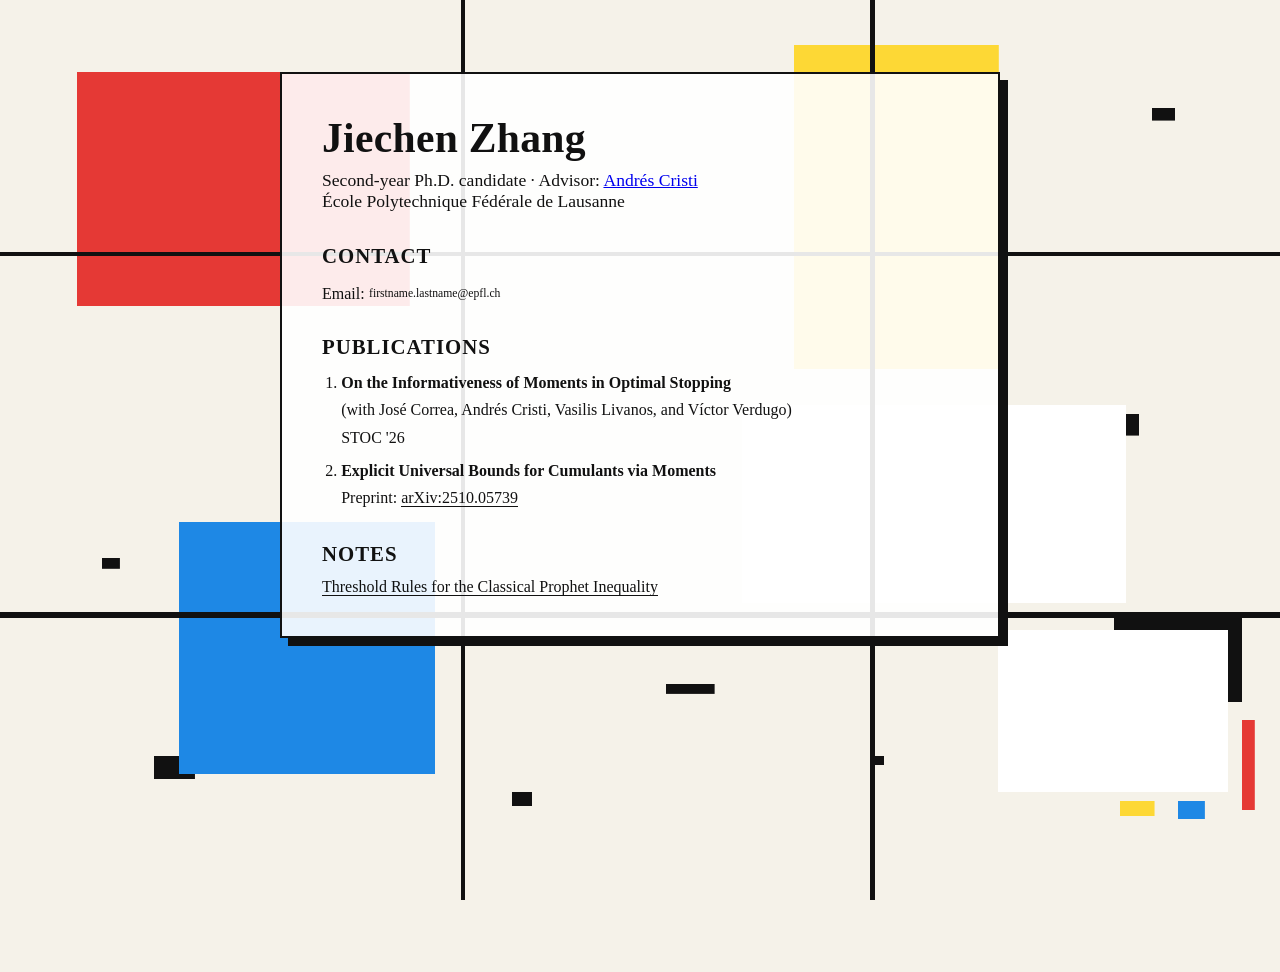
==== index.html @ 619acad0 "Add files via upload" ====
<!DOCTYPE html>
<html lang="en">
<head>
  <meta charset="UTF-8" />
  <meta name="viewport" content="width=device-width, initial-scale=1.0" />
  <title>Jiechen Z</title>
  <link rel="icon" href="./favicon.svg" type="image/svg+xml" />
  <link rel="stylesheet" href="./styles.css" />
  <script defer src="./top-button.js"></script>
</head>
<body id="top">
  <div class="mondrian-bg" aria-hidden="true"></div>
  <main class="page">
    <header class="header">
      <h1>Jiechen Zhang</h1>
      <p class="affiliation">
        Second-year Ph.D. candidate · Advisor:
        <a href="https://sites.google.com/view/andres-cristi">Andrés Cristi</a>
        <br />
        École Polytechnique Fédérale de Lausanne
      </p>
    </header>

    <section class="section">
      <h2>Contact</h2>
      <p>
        Email:
        <img
          class="email-image"
          src="data:image/svg+xml;utf8,<svg xmlns='http://www.w3.org/2000/svg' width='260' height='24'><text x='0' y='17' font-family='Comic Sans MS, Comic Sans, cursive' font-size='16' fill='%23111'>firstname.lastname@epfl.ch</text></svg>"
          alt="firstname.lastname@epfl.ch"
        />
      </p>
    </section>

    <section class="section">
      <h2>Publications</h2>
      <ol class="publications">
        <li class="publication">
          <div class="pub-title">On the Informativeness of Moments in Optimal Stopping</div>
          <div class="pub-authors">
            (with José Correa, Andrés Cristi, Vasilis Livanos, and Víctor Verdugo)
          </div>
          <div class="pub-venue">STOC '26</div>
        </li>
        <li class="publication">
          <div class="pub-title">Explicit Universal Bounds for Cumulants via Moments</div>
          <div class="pub-venue">
            Preprint:
            <a href="https://arxiv.org/abs/2510.05739">arXiv:2510.05739</a>
          </div>
        </li>
      </ol>
    </section>

    <section class="section">
      <h2>Notes</h2>
      <p class="note-list">
        <a class="note-link" href="./threshold-rules-prophet-inequality.html">
          Threshold Rules for the Classical Prophet Inequality
        </a>
      </p>
    </section>
  </main>
  <a class="back-to-top" href="#top" aria-label="Return to top" hidden>Top</a>
</body>
</html>
---- styles.css ----
* {
  box-sizing: border-box;
}

body {
  margin: 0;
  font-family: "Georgia", "Times New Roman", serif;
  color: #111;
  background: #f5f2e9;
  min-height: 100vh;
}

html {
  scroll-behavior: smooth;
}

.mondrian-bg {
  position: fixed;
  inset: 0;
  z-index: -1;
  background-color: #f5f2e9;
  background-image:
    linear-gradient(#111 0 0),
    linear-gradient(#111 0 0),
    linear-gradient(#111 0 0),
    linear-gradient(#111 0 0),
    linear-gradient(#e53935 0 0),
    linear-gradient(#1e88e5 0 0),
    linear-gradient(#fdd835 0 0),
    linear-gradient(#e53935 0 0),
    linear-gradient(#fdd835 0 0),
    linear-gradient(#1e88e5 0 0),
    linear-gradient(#ffffff 0 0),
    linear-gradient(#ffffff 0 0),
    linear-gradient(#111 0 0),
    linear-gradient(#111 0 0),
    linear-gradient(#111 0 0),
    linear-gradient(#111 0 0),
    linear-gradient(#111 0 0),
    linear-gradient(#111 0 0),
    linear-gradient(#111 0 0),
    linear-gradient(#111 0 0),
    linear-gradient(#111 0 0),
    linear-gradient(#111 0 0),
    linear-gradient(#111 0 0);
  background-size:
    100% 4px,
    100% 6px,
    4px 100%,
    5px 100%,
    1vw 10vh,
    2.1vw 2vh,
    2.7vw 1.7vh,
    26vw 26vh,
    16vw 36vh,
    20vw 28vh,
    30vw 22vh,
    18vw 18vh,
    10vw 10vh,
    3.2vw 2.6vh,
    3.0vw 2.4vh,
    1.6vw 1.3vh,
    0.8vw 0.8vh,
    3.8vw 1.1vh,
    1.2vw 1vh,
    1.4vw 1.2vh,
    1.8vw 1.4vh,
    1.1vw 1vh,
    1.6vw 1.6vh;
  background-position:
    0 28vh,
    0 68vh,
    36vw 0,
    68vw 0,
    97vw 80vh,
    92vw 89vh,
    87.5vw 89vh,
    6vw 8vh,
    62vw 5vh,
    14vw 58vh,
    58vw 45vh,
    78vw 70vh,
    87vw 68vh,
    12vw 84vh,
    86vw 46vh,
    24vw 14vh,
    18vw 28vh,
    52vw 76vh,
    72vw 18vh,
    8vw 62vh,
    90vw 12vh,
    68vw 84vh,
    40vw 88vh;
  background-repeat: no-repeat;
}

.page {
  max-width: 720px;
  margin: 8vh auto;
  padding: 2.5rem;
  background: rgba(255, 255, 255, 0.9);
  border: 2px solid #111;
  box-shadow: 8px 8px 0 #111;
}

.header h1 {
  margin: 0 0 0.5rem;
  font-size: 2.6rem;
  font-weight: 700;
  letter-spacing: 0.3px;
}

.affiliation {
  margin: 0;
  font-size: 1.1rem;
}

.section {
  margin-top: 2rem;
}

.section h2 {
  margin: 0 0 0.75rem;
  font-size: 1.3rem;
  text-transform: uppercase;
  letter-spacing: 1px;
}

.publications {
  margin: 0;
  padding-left: 1.2rem;
}

.publications li {
  margin-bottom: 0.6rem;
  line-height: 1.5;
}

.publication {
  margin-bottom: 1.2rem;
}

.pub-title {
  font-weight: 700;
}

.pub-authors,
.pub-venue {
  margin-top: 0.2rem;
}

.pub-venue a {
  color: inherit;
  text-decoration: none;
  border-bottom: 1px solid #111;
}

.pub-venue a:hover,
.note-link:hover,
.note-nav a:hover,
.note-article a:hover {
  text-decoration: none;
  border-bottom-width: 2px;
}

.email-image {
  height: 1.1em;
  vertical-align: -0.15em;
}

.note-list {
  margin: 0;
}

.note-link,
.note-nav a,
.note-article a {
  color: inherit;
  text-decoration: none;
  border-bottom: 1px solid #111;
}

.note-page {
  max-width: 920px;
}

.note-nav {
  margin-bottom: 1.5rem;
  font-size: 0.95rem;
}

.note-article {
  font-size: 1rem;
  line-height: 1.55;
}

.note-header {
  margin-bottom: 1.8rem;
  text-align: center;
}

.note-header h1 {
  margin: 0 0 0.6rem;
  font-size: 1.45rem;
  line-height: 1.25;
}

.note-header p {
  margin: 0;
}

.note-article p {
  margin: 0.35em 0;
}

.note-article strong {
  font-weight: 700;
}

.note-bullets {
  margin: 0.55rem 0 0.55rem 1.15rem;
  padding: 0;
}

.note-bullets li {
  margin-bottom: 0.55rem;
  line-height: 1.55;
}

.math-block {
  margin: 0.25rem 0;
  overflow-x: auto;
  overflow-y: hidden;
}

.citation {
  white-space: nowrap;
}

.references {
  margin-top: 1.8rem;
}

.references h2 {
  margin: 0 0 0.75rem;
  font-size: 1rem;
}

.references ol {
  margin: 0;
  padding: 0;
  list-style: none;
}

.references li {
  margin-bottom: 0.75rem;
  padding-left: 4.25rem;
  text-indent: -4.25rem;
  line-height: 1.45;
}

.ref-label {
  display: inline-block;
  width: 4.25rem;
  text-indent: 0;
}

.back-to-top {
  position: fixed;
  right: 1.25rem;
  bottom: 1.25rem;
  z-index: 2;
  display: inline-flex;
  align-items: center;
  justify-content: center;
  min-width: 3.25rem;
  min-height: 2.5rem;
  padding: 0.45rem 0.75rem;
  color: #111;
  background: rgba(255, 255, 255, 0.94);
  border: 2px solid #111;
  box-shadow: 4px 4px 0 #111;
  font-size: 0.95rem;
  font-weight: 700;
  line-height: 1;
  text-decoration: none;
}

.back-to-top[hidden] {
  display: none;
}

.back-to-top:hover,
.back-to-top:focus-visible {
  transform: translate(-1px, -1px);
  box-shadow: 5px 5px 0 #111;
}

.back-to-top:focus-visible {
  outline: 2px solid #1e88e5;
  outline-offset: 3px;
}

@media (max-width: 720px) {
  .page {
    margin: 4vh 1rem;
    padding: 1.75rem;
    box-shadow: 6px 6px 0 #111;
  }

  .header h1 {
    font-size: 2.1rem;
  }

  .note-page {
    padding: 1.5rem;
  }

  .note-header h1 {
    font-size: 1.3rem;
  }

  .references li {
    padding-left: 0;
    text-indent: 0;
  }

  .ref-label {
    display: block;
    width: auto;
    margin-bottom: 0.15rem;
  }

  .back-to-top {
    right: 0.9rem;
    bottom: 0.9rem;
    min-width: 3rem;
    min-height: 2.35rem;
  }
}
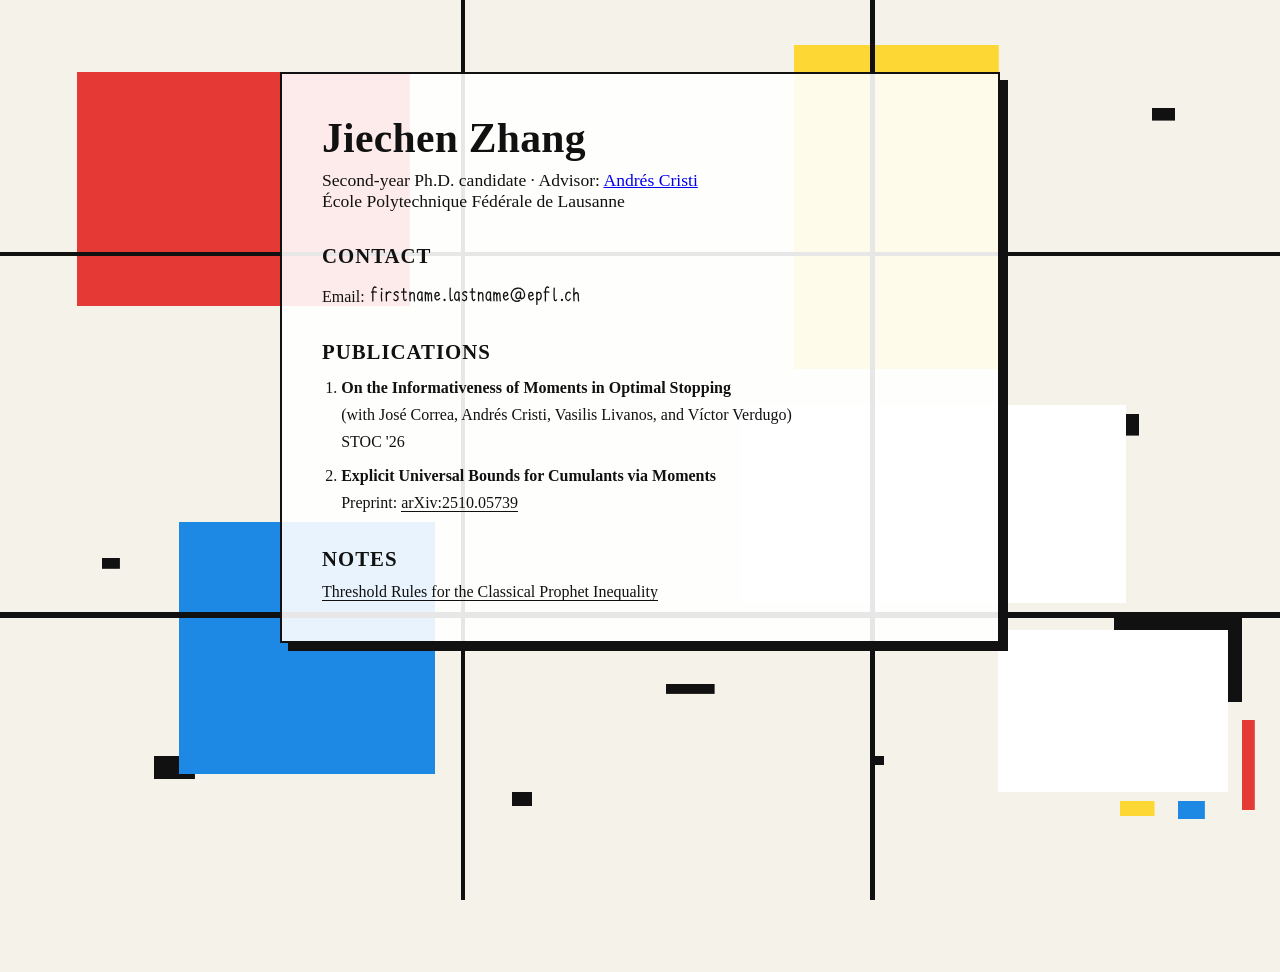
==== commit 6998fefa: "Add files via upload" ====
--- a/index.html
+++ b/index.html
@@ -27,7 +27,7 @@
         Email:
         <img
           class="email-image"
-          src="data:image/svg+xml;utf8,<svg xmlns='http://www.w3.org/2000/svg' width='260' height='24'><text x='0' y='17' font-family='Comic Sans MS, Comic Sans, cursive' font-size='16' fill='%23111'>firstname.lastname@epfl.ch</text></svg>"
+          src="./email.svg"
           alt="firstname.lastname@epfl.ch"
         />
       </p>
@@ -56,7 +56,7 @@
     <section class="section">
       <h2>Notes</h2>
       <p class="note-list">
-        <a class="note-link" href="./threshold-rules-prophet-inequality.html">
+        <a class="note-link" href="./notes/1.html">
           Threshold Rules for the Classical Prophet Inequality
         </a>
       </p>
--- a/styles.css
+++ b/styles.css
@@ -157,15 +157,15 @@
 
 .pub-venue a:hover,
 .note-link:hover,
-.note-nav a:hover,
 .note-article a:hover {
   text-decoration: none;
   border-bottom-width: 2px;
 }
 
 .email-image {
-  height: 1.1em;
-  vertical-align: -0.15em;
+  width: min(13.5rem, 100%);
+  height: auto;
+  vertical-align: -0.35em;
 }
 
 .note-list {
@@ -173,7 +173,6 @@
 }
 
 .note-link,
-.note-nav a,
 .note-article a {
   color: inherit;
   text-decoration: none;
@@ -185,8 +184,24 @@
 }
 
 .note-nav {
-  margin-bottom: 1.5rem;
+  margin-bottom: 1.75rem;
   font-size: 0.95rem;
+}
+
+.note-nav a {
+  display: inline-flex;
+  align-items: center;
+  justify-content: center;
+  min-width: 3.25rem;
+  min-height: 2.5rem;
+  padding: 0.45rem 0.75rem;
+  color: #111;
+  background: rgba(255, 255, 255, 0.94);
+  border: 2px solid #111;
+  box-shadow: 4px 4px 0 #111;
+  font-weight: 700;
+  line-height: 1;
+  text-decoration: none;
 }
 
 .note-article {
@@ -290,12 +305,15 @@
   display: none;
 }
 
+.note-nav a:hover,
+.note-nav a:focus-visible,
 .back-to-top:hover,
 .back-to-top:focus-visible {
   transform: translate(-1px, -1px);
   box-shadow: 5px 5px 0 #111;
 }
 
+.note-nav a:focus-visible,
 .back-to-top:focus-visible {
   outline: 2px solid #1e88e5;
   outline-offset: 3px;
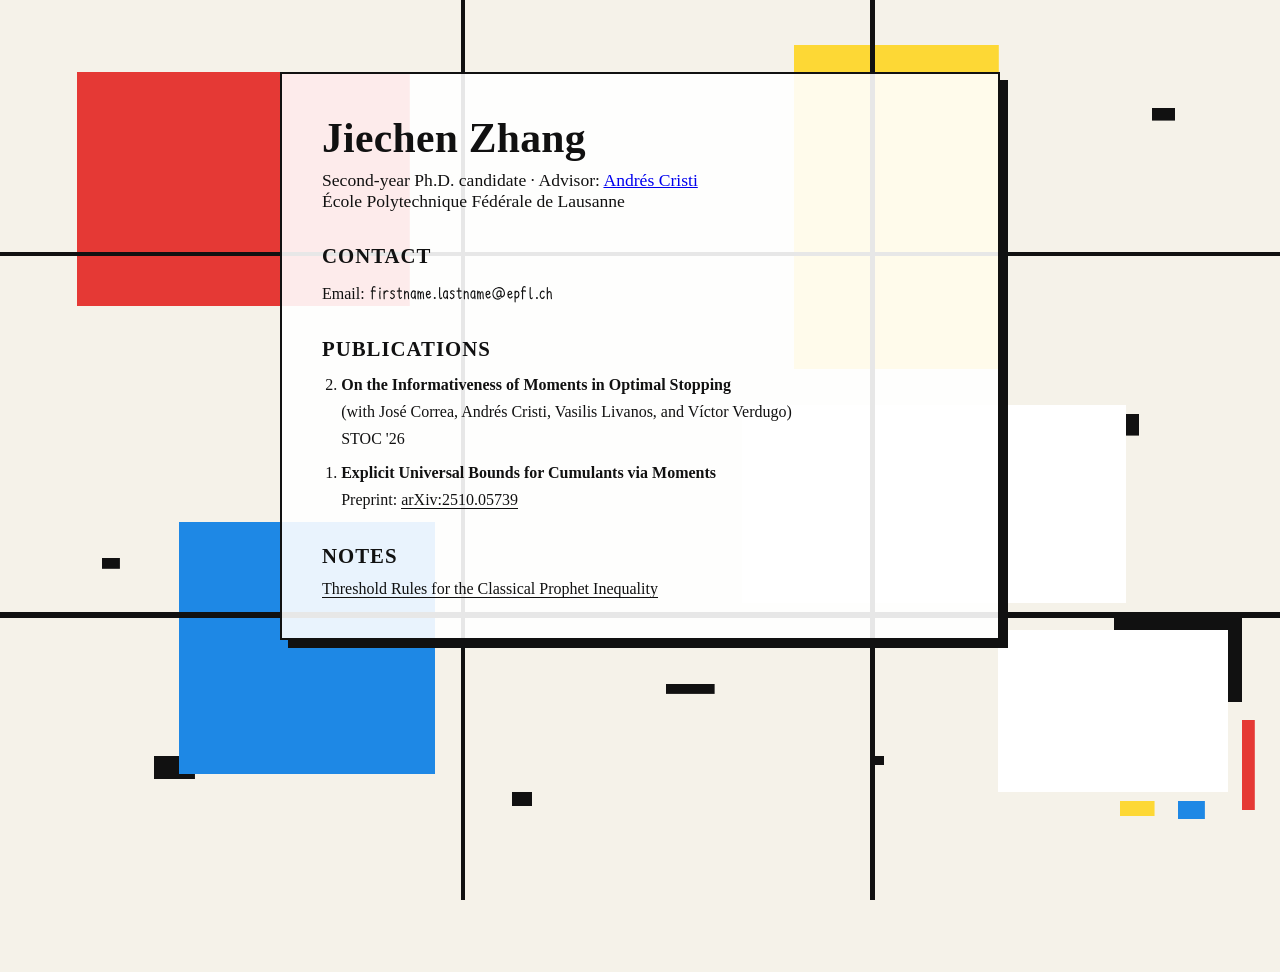
==== commit 50735c47: "Update index.html" ====
--- a/index.html
+++ b/index.html
@@ -35,7 +35,7 @@
 
     <section class="section">
       <h2>Publications</h2>
-      <ol class="publications">
+      <ol class="publications" reversed>
         <li class="publication">
           <div class="pub-title">On the Informativeness of Moments in Optimal Stopping</div>
           <div class="pub-authors">
--- a/styles.css
+++ b/styles.css
@@ -163,7 +163,7 @@
 }
 
 .email-image {
-  width: min(13.5rem, 100%);
+  width: min(11.75rem, 100%);
   height: auto;
   vertical-align: -0.35em;
 }
@@ -184,6 +184,10 @@
 }
 
 .note-nav {
+  display: flex;
+  align-items: center;
+  justify-content: space-between;
+  gap: 0.85rem;
   margin-bottom: 1.75rem;
   font-size: 0.95rem;
 }
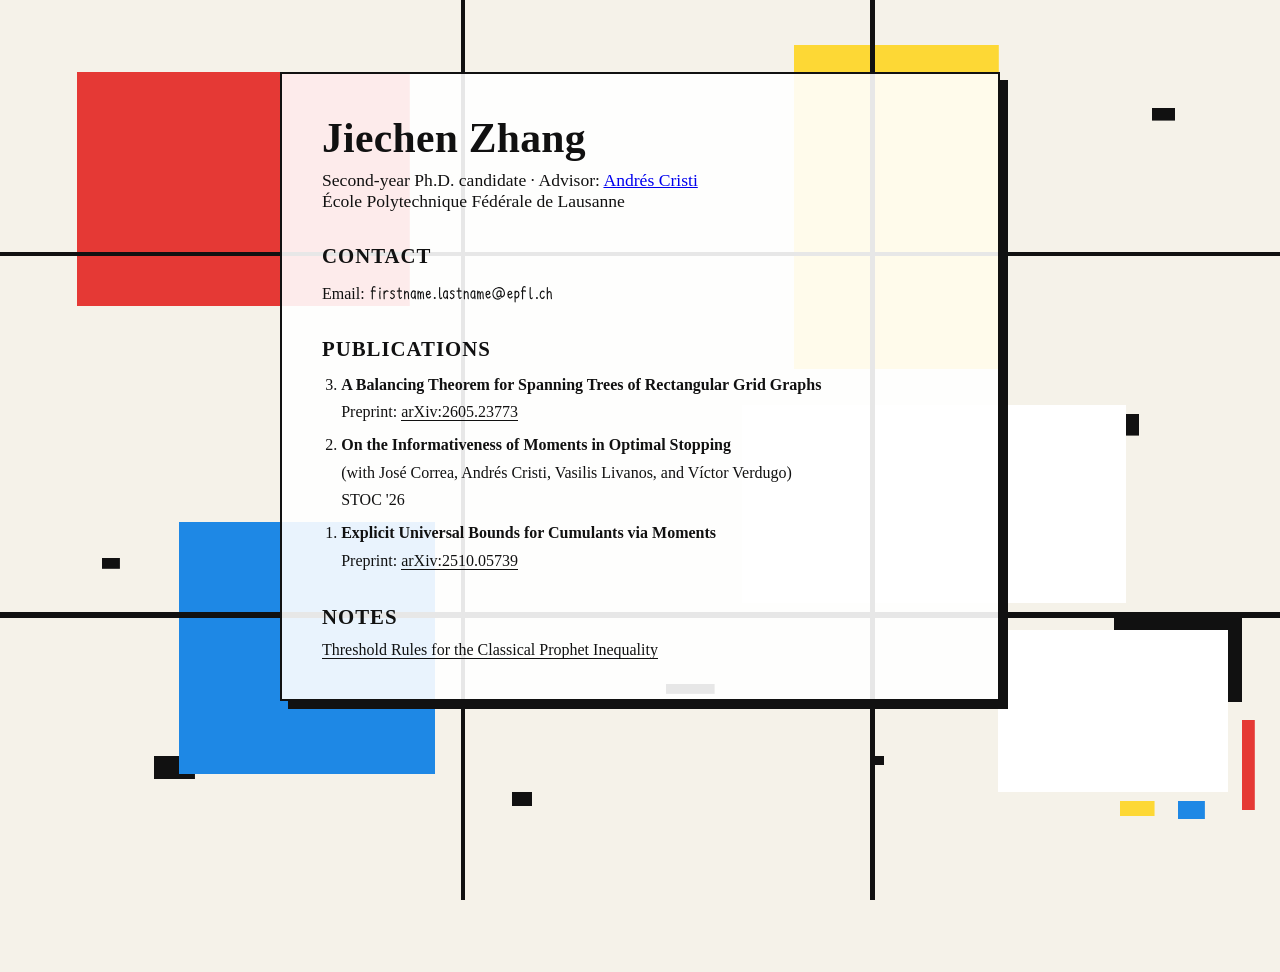
==== commit 6fd611bb: "Add files via upload" ====
--- a/index.html
+++ b/index.html
@@ -37,6 +37,13 @@
       <h2>Publications</h2>
       <ol class="publications" reversed>
         <li class="publication">
+          <div class="pub-title">A Balancing Theorem for Spanning Trees of Rectangular Grid Graphs</div>
+          <div class="pub-venue">
+            Preprint:
+            <a href="https://arxiv.org/abs/2605.23773">arXiv:2605.23773</a>
+          </div>
+        </li>
+        <li class="publication">
           <div class="pub-title">On the Informativeness of Moments in Optimal Stopping</div>
           <div class="pub-authors">
             (with José Correa, Andrés Cristi, Vasilis Livanos, and Víctor Verdugo)
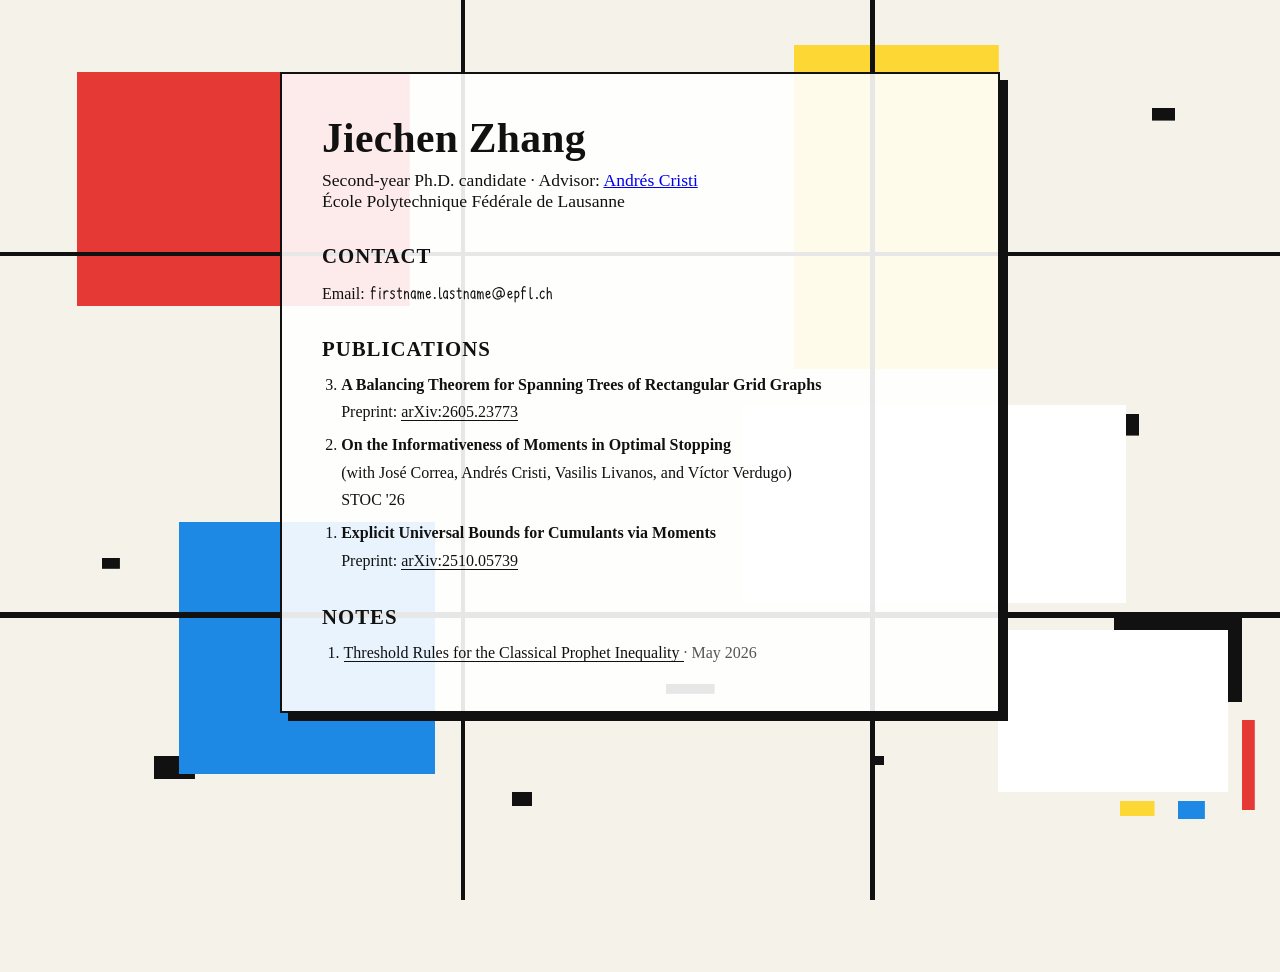
==== commit 7f5b7347: "Add files via upload" ====
--- a/index.html
+++ b/index.html
@@ -62,11 +62,14 @@
 
     <section class="section">
       <h2>Notes</h2>
-      <p class="note-list">
-        <a class="note-link" href="./notes/1.html">
-          Threshold Rules for the Classical Prophet Inequality
-        </a>
-      </p>
+      <ol class="note-list" reversed>
+        <li>
+          <a class="note-link" href="./notes/1.html">
+            Threshold Rules for the Classical Prophet Inequality
+          </a>
+          <span class="note-date">May 2026</span>
+        </li>
+      </ol>
     </section>
   </main>
   <a class="back-to-top" href="#top" aria-label="Return to top" hidden>Top</a>
--- a/styles.css
+++ b/styles.css
@@ -170,6 +170,21 @@
 
 .note-list {
   margin: 0;
+  padding-left: 1.35rem;
+}
+
+.note-list li {
+  margin-bottom: 0.45rem;
+  line-height: 1.45;
+}
+
+.note-date {
+  color: #555;
+  white-space: nowrap;
+}
+
+.note-date::before {
+  content: " · ";
 }
 
 .note-link,
@@ -250,6 +265,162 @@
   margin: 0.25rem 0;
   overflow-x: auto;
   overflow-y: hidden;
+}
+
+.note-plot {
+  margin: 1rem 0 1.15rem;
+}
+
+.plot-frame {
+  position: relative;
+}
+
+.note-plot svg {
+  display: block;
+  width: 100%;
+  height: auto;
+}
+
+.note-plot figcaption {
+  margin-top: 0.35rem;
+  color: #444;
+  font-size: 0.92rem;
+  line-height: 1.45;
+}
+
+.plot-x-label {
+  position: absolute;
+  left: 50%;
+  bottom: 0.25rem;
+  transform: translateX(-50%);
+}
+
+.plot-curve-label {
+  position: absolute;
+  top: 4%;
+  left: 14%;
+  color: #111;
+  line-height: 1;
+}
+
+.plot-endpoint-label {
+  position: absolute;
+  top: 4%;
+  right: 10%;
+  color: #111;
+  line-height: 1;
+}
+
+.plot-axis {
+  stroke: #111;
+  stroke-width: 2;
+}
+
+.plot-curve {
+  fill: none;
+  stroke: #e53935;
+  stroke-linecap: round;
+  stroke-linejoin: round;
+  stroke-width: 4;
+}
+
+.plot-point {
+  fill: #111;
+}
+
+.plot-label {
+  fill: #111;
+  font-family: Georgia, "Times New Roman", serif;
+  font-size: 15px;
+}
+
+.clickable-proof {
+  margin: 2rem 0 1.6rem;
+}
+
+.clickable-proof-heading {
+  margin: 0;
+  font-size: inherit;
+  line-height: inherit;
+}
+
+.clickable-proof-toggle {
+  display: flex;
+  align-items: center;
+  justify-content: space-between;
+  gap: 1rem;
+  width: 100%;
+  padding: 0.8rem 0.9rem;
+  color: #111;
+  background: #fff;
+  border: 2px solid #111;
+  border-radius: 2px;
+  box-shadow: none;
+  font: inherit;
+  font-size: 1rem;
+  font-weight: 700;
+  line-height: 1.3;
+  text-align: left;
+  cursor: pointer;
+  transition: background 120ms ease, color 120ms ease, box-shadow 120ms ease;
+}
+
+.clickable-proof-toggle span {
+  min-width: 0;
+}
+
+.clickable-proof-toggle::after {
+  content: "+";
+  flex: 0 0 auto;
+  display: inline-grid;
+  place-items: center;
+  width: 1.35rem;
+  height: 1.35rem;
+  color: #111;
+  background: #fff;
+  border: 1.5px solid #111;
+  font-size: 1rem;
+  font-weight: 700;
+  line-height: 1;
+}
+
+.clickable-proof-toggle[aria-expanded="true"] {
+  color: #111;
+  background: #fff;
+  box-shadow: inset 0 -2px 0 #111;
+}
+
+.clickable-proof-toggle[aria-expanded="true"]::after {
+  content: "\2212";
+  color: #111;
+  background: #fff;
+  border-color: #111;
+}
+
+.clickable-proof-toggle:focus-visible {
+  outline: 2px solid #111;
+  outline-offset: 3px;
+}
+
+.clickable-proof-panel {
+  margin: 0.75rem 0 0;
+  padding: 1.05rem 1.15rem;
+  background: #fff;
+  border: 2px solid #111;
+  border-radius: 2px;
+  box-shadow: 4px 4px 0 #111;
+}
+
+.clickable-proof-panel[hidden] {
+  display: none;
+}
+
+.clickable-proof-panel > :first-child {
+  margin-top: 0;
+}
+
+.clickable-proof-panel > :last-child {
+  margin-bottom: 0;
 }
 
 .citation {
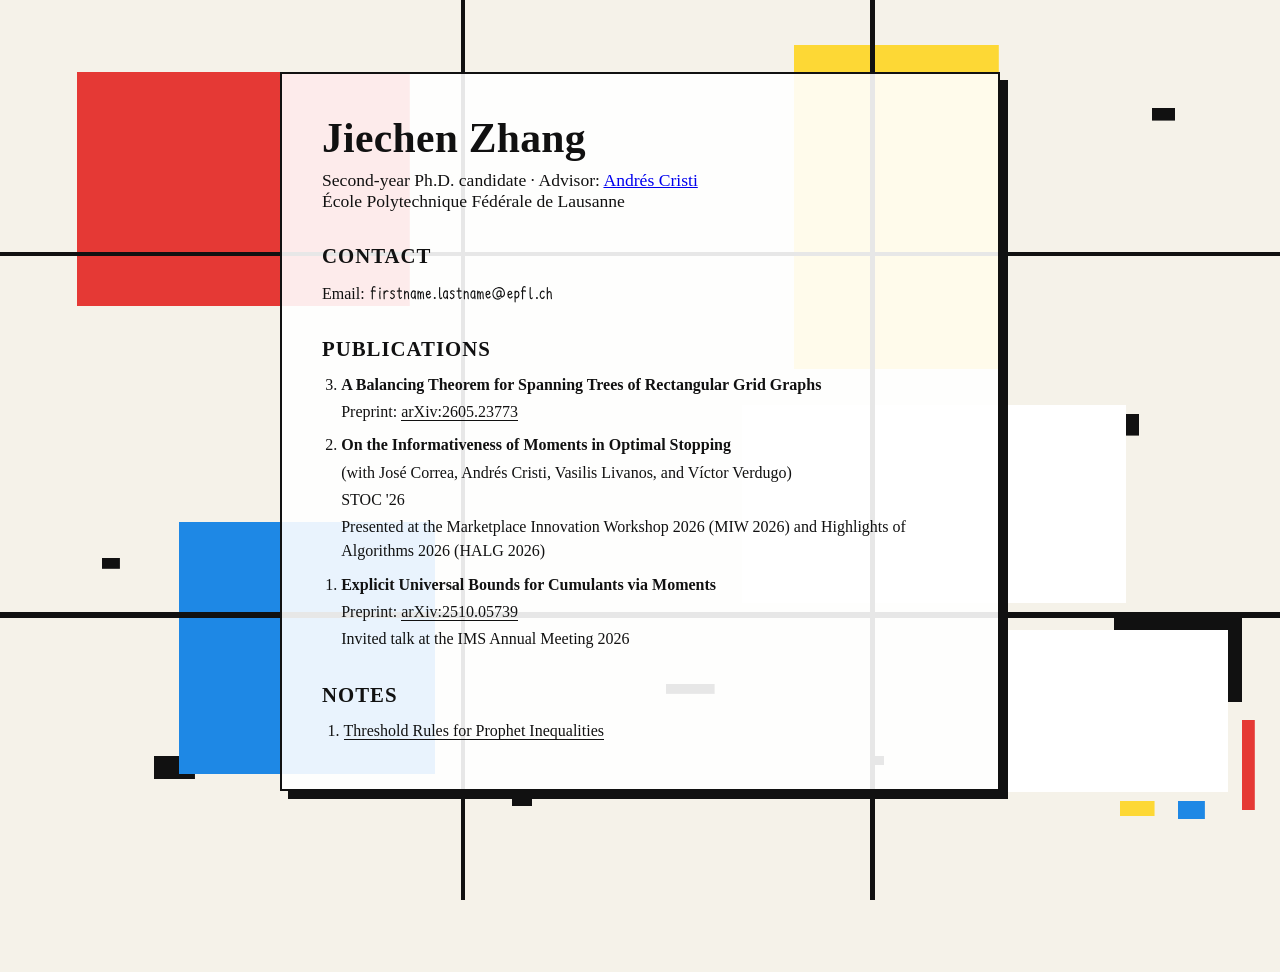
==== commit 6553f946: "Add files via upload" ====
--- a/index.html
+++ b/index.html
@@ -49,6 +49,10 @@
             (with José Correa, Andrés Cristi, Vasilis Livanos, and Víctor Verdugo)
           </div>
           <div class="pub-venue">STOC '26</div>
+          <div class="pub-venue">
+            Presented at the Marketplace Innovation Workshop 2026 (MIW 2026) and
+            Highlights of Algorithms 2026 (HALG 2026)
+          </div>
         </li>
         <li class="publication">
           <div class="pub-title">Explicit Universal Bounds for Cumulants via Moments</div>
@@ -56,6 +60,7 @@
             Preprint:
             <a href="https://arxiv.org/abs/2510.05739">arXiv:2510.05739</a>
           </div>
+          <div class="pub-venue">Invited talk at the IMS Annual Meeting 2026</div>
         </li>
       </ol>
     </section>
@@ -64,10 +69,9 @@
       <h2>Notes</h2>
       <ol class="note-list" reversed>
         <li>
-          <a class="note-link" href="./notes/1.html">
-            Threshold Rules for the Classical Prophet Inequality
+          <a class="note-link" href="./notes/">
+            Threshold Rules for Prophet Inequalities
           </a>
-          <span class="note-date">May 2026</span>
         </li>
       </ol>
     </section>
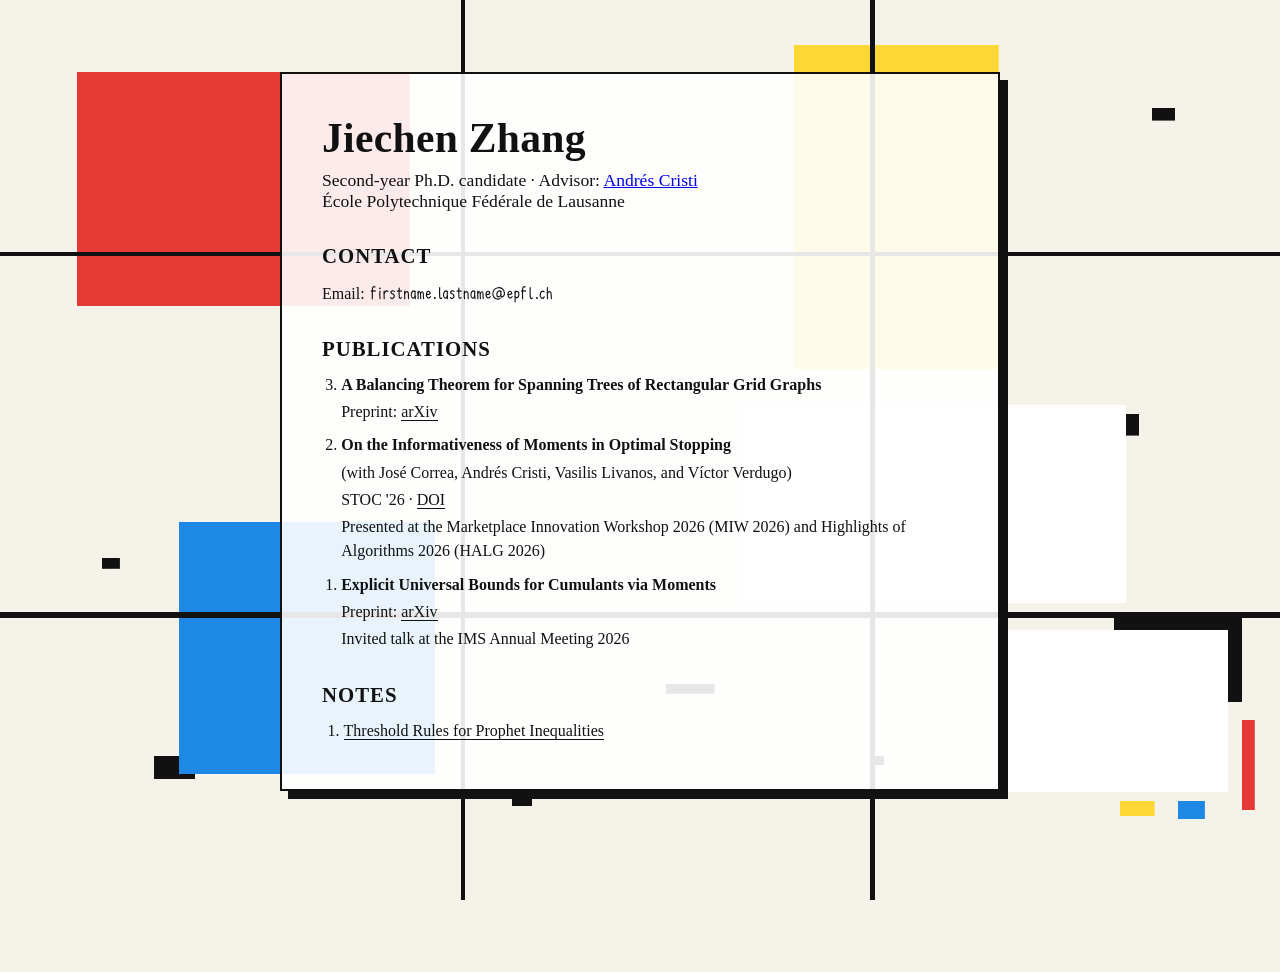
==== commit 132f27da: "Update index.html" ====
--- a/index.html
+++ b/index.html
@@ -40,7 +40,7 @@
           <div class="pub-title">A Balancing Theorem for Spanning Trees of Rectangular Grid Graphs</div>
           <div class="pub-venue">
             Preprint:
-            <a href="https://arxiv.org/abs/2605.23773">arXiv:2605.23773</a>
+            <a href="https://arxiv.org/abs/2605.23773">arXiv</a>
           </div>
         </li>
         <li class="publication">
@@ -48,7 +48,9 @@
           <div class="pub-authors">
             (with José Correa, Andrés Cristi, Vasilis Livanos, and Víctor Verdugo)
           </div>
-          <div class="pub-venue">STOC '26</div>
+          <div class="pub-venue">
+            STOC '26 · <a href="https://doi.org/10.1145/3798129.3800792">DOI</a>
+          </div>
           <div class="pub-venue">
             Presented at the Marketplace Innovation Workshop 2026 (MIW 2026) and
             Highlights of Algorithms 2026 (HALG 2026)
@@ -58,7 +60,7 @@
           <div class="pub-title">Explicit Universal Bounds for Cumulants via Moments</div>
           <div class="pub-venue">
             Preprint:
-            <a href="https://arxiv.org/abs/2510.05739">arXiv:2510.05739</a>
+            <a href="https://arxiv.org/abs/2510.05739">arXiv</a>
           </div>
           <div class="pub-venue">Invited talk at the IMS Annual Meeting 2026</div>
         </li>
